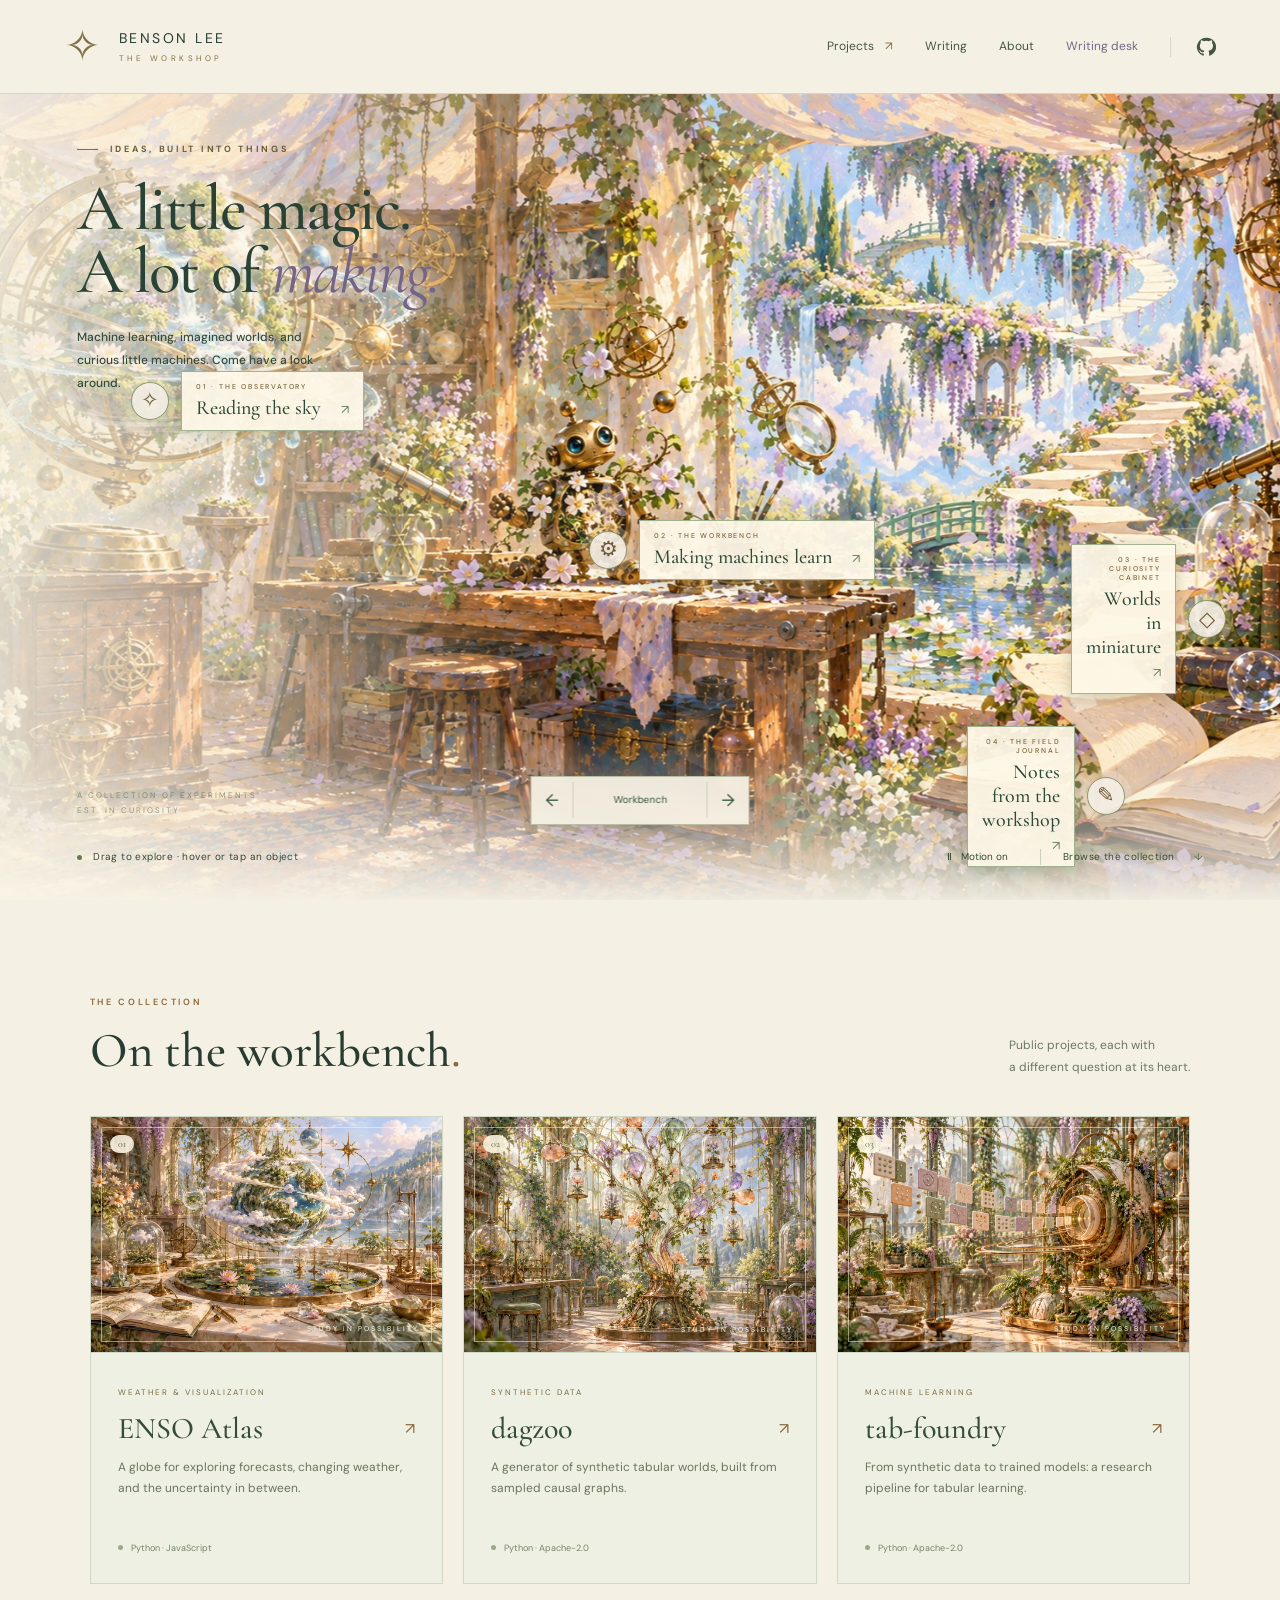
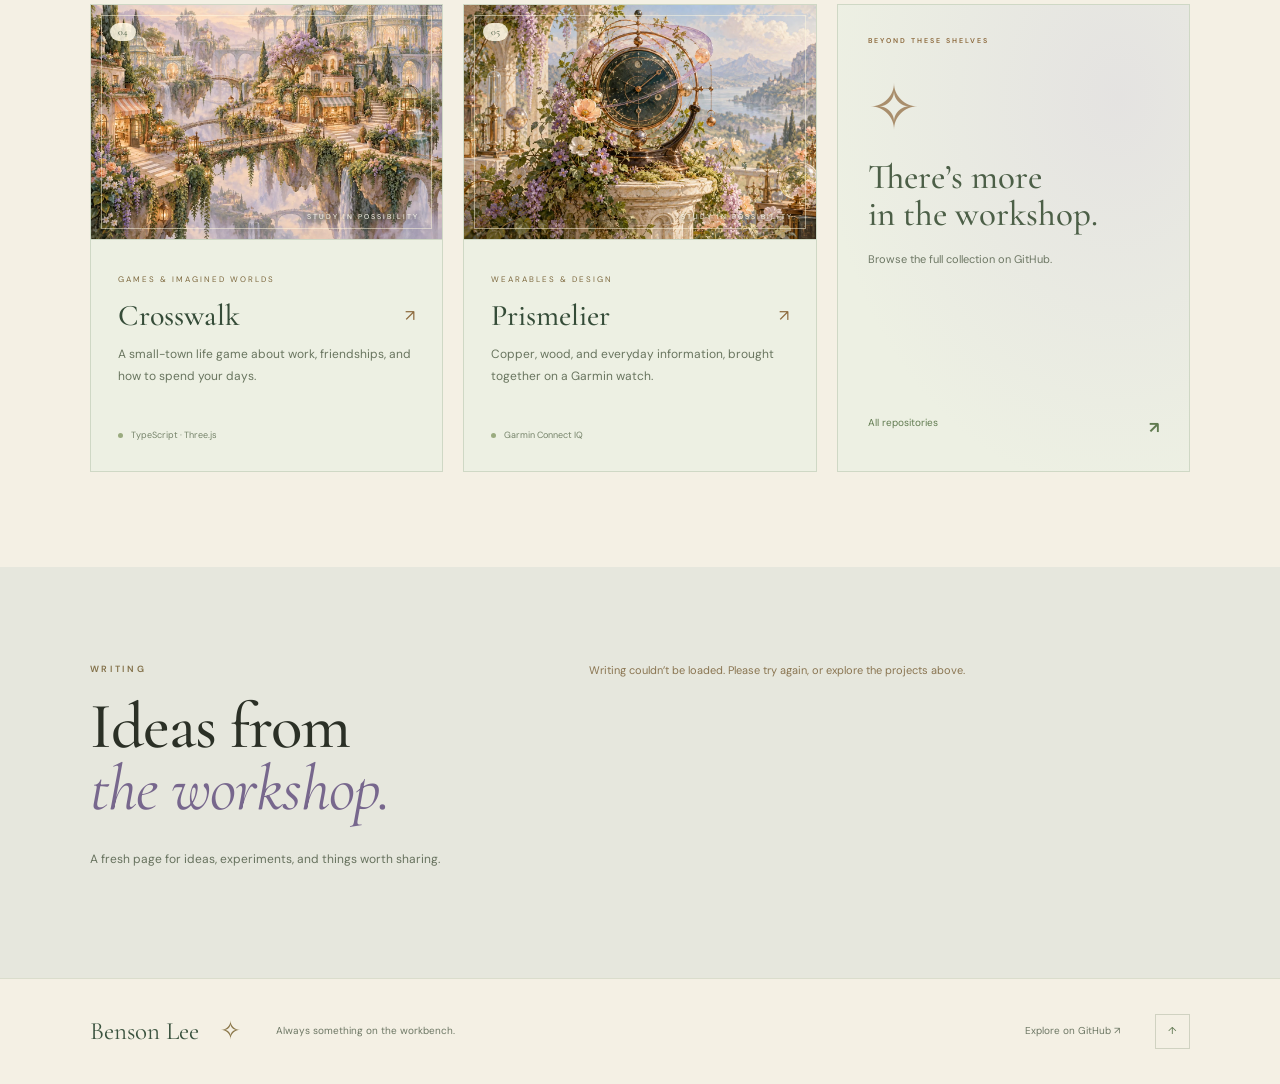
==== index.html @ 665b2588 "Restore Workshop gallery and public reader without archived posts" ====
<!doctype html>
<html lang="en"><head><meta charset="UTF-8"><meta name="viewport" content="width=device-width,initial-scale=1"><meta name="theme-color" content="#f4f0e4"><title>Benson Lee — The Workshop</title><meta name="description" content="Step into Benson Lee’s workshop: public projects in machine learning, weather, games and small curious machines."><link rel="icon" type="image/svg+xml" href="data:image/svg+xml,%3Csvg xmlns='http://www.w3.org/2000/svg' viewBox='0 0 48 48'%3E%3Crect width='48' height='48' rx='12' fill='%23171b18'/%3E%3Cpath d='M24 7 28 19 41 24 28 29 24 41 20 29 7 24 20 19Z' fill='%23d6b77a'/%3E%3Ccircle cx='24' cy='24' r='5' fill='%23171b18'/%3E%3C/svg%3E"><link rel="stylesheet" href="style.css"><script src="projects.js" defer></script><script src="markdown.js" defer></script><script src="app.js" defer></script><script src="room.js" defer></script><script src="journal.js" defer></script><link rel="canonical" href="https://bensonlee5.github.io/"></head>
<body>
<a class="skip" href="#collection">Skip to the projects</a>
<header class="site-header"><a class="wordmark" href="#home" aria-label="Benson Lee, home"><span class="brand-star" aria-hidden="true">✧</span><span>BENSON LEE<small>THE WORKSHOP</small></span></a><nav aria-label="Main navigation"><a href="#collection">Projects <span>↗</span></a><a href="#writing">Writing</a><button class="text-button" data-open-about>About</button><a href="https://bensons-workshop.bensonlee5.chatgpt.site/editor" class="writing-link">Writing desk</a><a class="github-link" href="https://github.com/bensonlee5" target="_blank" rel="noopener noreferrer" aria-label="Benson Lee on GitHub (opens in a new tab)"><svg viewBox="0 0 24 24" aria-hidden="true"><path fill="currentColor" d="M12 .9A11.1 11.1 0 0 0 8.5 22.5c.6.1.8-.3.8-.6v-2.1c-3.4.7-4.1-1.4-4.1-1.4-.6-1.4-1.4-1.8-1.4-1.8-1.1-.8.1-.8.1-.8 1.2.1 1.8 1.2 1.8 1.2 1.1 1.8 2.8 1.3 3.6 1 .1-.8.4-1.3.8-1.6-2.7-.3-5.5-1.4-5.5-6.1 0-1.3.5-2.4 1.2-3.2-.1-.3-.5-1.6.2-3.3 0 0 1-.3 3.4 1.2a11.6 11.6 0 0 1 6.2 0C18 3.5 19 3.8 19 3.8c.7 1.7.3 3 .2 3.3.8.8 1.2 1.9 1.2 3.2 0 4.7-2.8 5.8-5.5 6.1.4.4.8 1.1.8 2.3v3.2c0 .3.2.7.8.6A11.1 11.1 0 0 0 12 .9Z"/></svg></a></nav></header>
<main>
<section class="room-section" id="home" aria-label="Explore the workshop">
<div class="room-world" id="world"><div class="room-art" role="img" aria-label="A luminous surreal garden workshop, with water orbiting a floating garden planet, flowers growing through a robot, and book pages becoming a stairway into suspended gardens"></div><div class="room-light"></div>
<svg class="living-painting" viewBox="0 0 1672 941" aria-hidden="true">
<defs><filter id="soft-water"><feGaussianBlur stdDeviation="1.6"/></filter><radialGradient id="bloom"><stop stop-color="#fff7c9" stop-opacity=".8"/><stop offset="1" stop-color="#fff7c9" stop-opacity="0"/></radialGradient><linearGradient id="water-ribbon"><stop stop-color="#e3ccec" stop-opacity="0"/><stop offset=".45" stop-color="#f5fdff" stop-opacity=".85"/><stop offset="1" stop-color="#a2c9cd" stop-opacity=".1"/></linearGradient></defs>
<g class="paint-rays"><path d="M670 -80 260 830 570 710 940 -80Z" fill="#fff4cc" opacity=".08"/><path d="M940 -80 910 770 1100 870 1060 -80Z" fill="#fff8e3" opacity=".12"/></g>
<g class="sky-magic"><ellipse class="water-orbit orbit-one" cx="293" cy="330" rx="166" ry="56" fill="none" stroke="url(#water-ribbon)" stroke-width="5"/><ellipse class="water-orbit orbit-two" cx="293" cy="330" rx="145" ry="49" fill="none" stroke="#e6eff5" stroke-opacity=".6" stroke-width="2"/><g class="sky-sparks" fill="#f8f4ce"><circle cx="163" cy="305" r="4"/><circle cx="350" cy="377" r="3"/><circle cx="410" cy="310" r="5"/></g><ellipse class="water-reflection" cx="297" cy="412" rx="122" ry="18" fill="none" stroke="#f9ffff" stroke-width="2" opacity=".4"/></g>
<g class="bench-magic"><circle class="heart-glow" cx="826" cy="503" r="98" fill="url(#bloom)"/><g class="gear-flower" transform="translate(831 478)"><g class="flower-turn" fill="#efd4e4" stroke="#fff2de" stroke-width="1"><ellipse cy="-13" rx="5" ry="13"/><ellipse cy="-13" rx="5" ry="13" transform="rotate(60)"/><ellipse cy="-13" rx="5" ry="13" transform="rotate(120)"/><ellipse cy="-13" rx="5" ry="13" transform="rotate(180)"/><ellipse cy="-13" rx="5" ry="13" transform="rotate(240)"/><ellipse cy="-13" rx="5" ry="13" transform="rotate(300)"/><circle r="6" fill="#cfb276"/></g></g><path class="growing-vine" d="M771 600Q751 543 785 536T823 493Q825 473 806 460" fill="none" stroke="#e0e8b9" stroke-width="3" stroke-linecap="round"/></g>
<g class="cabinet-magic"><g class="tiny-constellation" fill="#fff7da" stroke="#ede0fb"><path d="m1450 470 43-35 39 66 38-37" fill="none" stroke-width="1.5"/><circle cx="1450" cy="470" r="4"/><circle cx="1493" cy="435" r="5"/><circle cx="1532" cy="501" r="4"/><circle cx="1570" cy="464" r="3"/></g><ellipse class="cabinet-ring" cx="1518" cy="531" rx="87" ry="24" fill="none" stroke="#fff3d2" stroke-width="2"/></g>
<g class="journal-magic" fill="#fff9e9" stroke="#d6c7d6" stroke-width="1"><path class="flying-page page-one" d="m1370 702 27-8 7 20-27 9Z"/><path class="flying-page page-two" d="m1420 661 23-4 3 18-23 5Z"/><path class="flying-page page-three" d="m1454 620 21-6 6 16-21 7Z"/></g>
<g class="garden-petals" fill="#ebd0e1" opacity=".8"><path class="petal p1" d="M480 210q18-18 24 0-18 16-24 0"/><path class="petal p2" d="M1090 280q18-18 24 0-18 16-24 0"/><path class="petal p3" d="M610 580q14-14 19 0-14 12-19 0"/><path class="petal p4" d="M1240 520q18-18 24 0-18 16-24 0"/></g>
</svg><div class="orbit-instrument" aria-hidden="true"><span></span><span></span><span></span></div><div class="lantern-glow" aria-hidden="true"></div><div class="dust" aria-hidden="true"><i></i><i></i><i></i><i></i><i></i><i></i><i></i><i></i><i></i><i></i></div></div>
<div class="room-shade"></div>
<div class="intro"><p class="eyebrow"><span></span> IDEAS, BUILT INTO THINGS</p><h1>A little magic.<br>A lot of <em>making.</em></h1><p class="intro-copy">Machine learning, imagined worlds, and curious little machines. Come have a look around.</p></div>
<div class="hotspots" aria-label="Workshop stations">
<button class="hotspot sky" data-station="sky" aria-label="Explore the observatory, weather forecasting projects"><span class="beacon">✧</span><span class="hotspot-label"><small>01 · THE OBSERVATORY</small>Reading the sky <b>↗</b></span></button>
<button class="hotspot bench" data-station="bench" aria-label="Explore the workbench, machine learning projects"><span class="beacon">⚙</span><span class="hotspot-label"><small>02 · THE WORKBENCH</small>Making machines learn <b>↗</b></span></button>
<button class="hotspot cabinet" data-station="cabinet" aria-label="Explore the curiosity cabinet, games and watch faces"><span class="beacon">◇</span><span class="hotspot-label"><small>03 · THE CURIOSITY CABINET</small>Worlds in miniature <b>↗</b></span></button>
<button class="hotspot book" data-station="journal" aria-label="Open the field journal"><span class="beacon">✎</span><span class="hotspot-label"><small>04 · THE FIELD JOURNAL</small>Notes from the workshop <b>↗</b></span></button>
</div>
<div class="room-bottom"><span class="room-hint"><span class="hint-dot"></span> Drag to explore · hover or tap an object</span><div class="room-controls"><button id="motion-toggle" aria-pressed="false" aria-label="Pause ambient animation"><span aria-hidden="true">Ⅱ</span> Motion</button><span class="tiny-divider"></span><a href="#collection">Browse the collection <span>↓</span></a></div></div>
<div class="view-controls" aria-label="Look around the workshop"><button id="look-left" aria-label="Look left">←</button><button id="room-reset" aria-label="Return to workbench">Workbench</button><button id="look-right" aria-label="Look right">→</button></div><div class="coordinates" aria-hidden="true">A COLLECTION OF EXPERIMENTS<br>EST. IN CURIOSITY</div>
</section>
<section class="collection page-section" id="collection"><div class="section-head"><div><p class="eyebrow">THE COLLECTION</p><h2>On the workbench<span>.</span></h2></div><p>Public projects, each with<br>a different question at its heart.</p></div><div class="project-grid" id="project-grid"></div></section>
<section class="journal-section page-section" id="writing"><div class="journal-intro"><p class="eyebrow">WRITING</p><h2>Ideas from<br><em>the workshop.</em></h2><p>A fresh page for ideas, experiments, and things worth sharing.</p></div><div id="published-posts" class="notes-list" aria-live="polite"></div></section>
<footer><a class="footer-brand" href="#home">Benson Lee <span>✧</span></a><p>Always something on the workbench.</p><a href="https://github.com/bensonlee5" target="_blank" rel="noopener noreferrer">Explore on GitHub ↗</a><a href="#home" class="back-top" aria-label="Back to top">↑</a></footer>
</main>
<dialog id="detail-dialog" aria-labelledby="dialog-title"><div class="dialog-top"><span id="dialog-kicker" class="eyebrow"></span><button id="close-dialog" aria-label="Return to the workshop">✕</button></div><div id="dialog-body"></div></dialog>
</body></html>
---- style.css ----
@import url('https://fonts.googleapis.com/css2?family=Cormorant+Garamond:ital,wght@0,400;0,500;0,600;1,400;1,500&family=DM+Sans:wght@400;450;500;550;600;650;700&display=swap');
:root{--ink:#171b18;--paper:#ece6d7;--muted:#a8ae9e;--gold:#d6b77a;--line:rgba(210,193,153,.2);--serif:'Cormorant Garamond',Georgia,serif;--sans:'DM Sans',Arial,sans-serif}*{box-sizing:border-box}html{scroll-behavior:smooth;scroll-padding-top:90px}body{margin:0;background:var(--ink);color:var(--paper);font:15px/1.6 var(--sans)}body.modal-open{overflow:hidden}button,a{-webkit-tap-highlight-color:transparent}a{color:inherit;text-decoration:none}button{font:inherit;color:inherit;cursor:pointer}button:focus-visible,a:focus-visible{outline:2px solid var(--gold);outline-offset:6px}button{border:0}svg{display:block}::selection{background:#c8a568;color:#171b18}.skip{position:fixed;left:20px;top:-100px;z-index:100;background:var(--paper);color:var(--ink);padding:12px}.skip:focus{top:10px}.site-header{height:94px;padding:0 5%;display:flex;align-items:center;justify-content:space-between;border-bottom:1px solid var(--line);background:#171b18;position:relative;z-index:10}.wordmark{display:flex;gap:15px;align-items:center;font-size:14px;letter-spacing:2.5px;line-height:1.4}.wordmark small{display:block;font-size:8px;color:var(--gold);letter-spacing:3.5px;margin-top:4px}.brand-star{font:44px var(--serif);color:var(--gold)}nav{display:flex;gap:32px;align-items:center;font-size:12px}nav a:not(.github-link),.text-button{transition:color .2s}.text-button{padding:0;background:none;font-size:12px}nav a:hover,.text-button:hover{color:var(--gold)}nav a span{color:var(--gold);margin-left:8px}.github-link svg{width:20px;height:20px}.github-link{padding-left:25px;border-left:1px solid var(--line)}.room-section{height:calc(100svh - 94px);min-height:650px;max-height:1050px;position:relative;overflow:hidden;background:#2e2d23;isolation:isolate}.room-world{position:absolute;inset:-2.5%;transform:translate3d(var(--mx,0px),var(--my,0px),0) scale(1.035);transition:transform 1s cubic-bezier(.22,.61,.36,1);will-change:transform}.room-world.zoom-sky{transform:scale(1.38) translate(12%,3%)}.room-world.zoom-bench{transform:scale(1.38) translate(0%,-4%)}.room-world.zoom-cabinet{transform:scale(1.38) translate(-12%,2%)}.room-world.zoom-journal{transform:scale(1.38) translate(-7%,-8%)}.room-art{position:absolute;inset:0;background:radial-gradient(ellipse at 70% 45%,#937349 0%,#504938 35%,#23291f 85%);background-image:url('workshop.webp');background-position:center 55%;background-size:cover}.room-shade{position:absolute;inset:0;pointer-events:none;background:linear-gradient(90deg,rgba(11,18,16,.76),transparent 59%),linear-gradient(0deg,rgba(11,18,16,.95),transparent 27%,transparent 65%,rgba(11,18,16,.2));z-index:1}.room-light{position:absolute;inset:0;background:radial-gradient(ellipse at 67% 42%,#ffbf481e,transparent 45%);mix-blend-mode:screen;animation:candle 5s ease-in-out infinite}.intro{position:absolute;top:7%;left:6%;z-index:2;max-width:470px;pointer-events:none}.eyebrow{font-size:9px;font-weight:600;letter-spacing:2.7px;color:var(--gold);margin:0 0 20px}.intro .eyebrow{display:flex;align-items:center;gap:12px}.eyebrow span:not(.un){width:21px;height:1px;background:var(--gold)}h1,h2,h3,p{margin-top:0}h1{font:500 clamp(48px,5.8vw,88px)/.97 var(--serif);letter-spacing:-2px;margin-bottom:23px;text-shadow:0 3px 20px #0005}em{font-weight:400;color:#e1c790}h1 em{font-weight:400}.intro-copy{max-width:290px;font-size:12px;line-height:1.9;color:#d0cfbe}.hotspots{position:absolute;inset:0;z-index:3;pointer-events:none}.hotspot{position:absolute;display:flex;align-items:center;gap:12px;background:none;text-align:left;padding:10px;pointer-events:auto;filter:drop-shadow(0 2px 12px #0009);transition:transform .3s}.hotspot:hover{transform:translateY(-5px)}.beacon{display:grid;place-items:center;width:38px;height:38px;flex:none;border:1px solid #d6b77ab0;border-radius:50%;color:#ffdf99;background:#28362bbb;font-size:21px;box-shadow:0 0 0 7px #d6b77a0f;animation:beacon 4s ease-in-out infinite;backdrop-filter:blur(8px)}.hotspot-label{background:#16221bdb;border:1px solid #d6b77a55;backdrop-filter:blur(12px);padding:10px 14px;font:500 20px/1.2 var(--serif);white-space:nowrap;box-shadow:0 6px 25px #0003}.hotspot-label small{font:500 7px var(--sans);letter-spacing:1.8px;display:block;color:#d6b77a;margin-bottom:5px}.hotspot-label b{font:13px var(--sans);margin-left:15px;color:var(--gold)}.sky{top:48%;left:12%}.bench{top:68%;left:39%}.cabinet{top:36%;right:6%}.book{top:78%;right:6%}.cabinet .beacon{animation-delay:1s}.bench .beacon{animation-delay:2s}.book .beacon{animation-delay:3s}.room-bottom{position:absolute;bottom:25px;left:6%;right:6%;z-index:4;display:flex;justify-content:space-between;align-items:center;font-size:10px;color:#d5d4c4;letter-spacing:.4px}.hint-dot{display:inline-block;height:5px;width:5px;background:#c8c9a6;border-radius:100%;margin-right:8px;box-shadow:0 0 6px #fff8}.room-controls{display:flex;align-items:center;gap:22px}.room-controls a span{margin-left:16px;color:var(--gold)}#motion-toggle{background:none;color:inherit;font-size:10px;padding:10px}#motion-toggle span{margin-right:6px}.tiny-divider{height:16px;width:1px;background:var(--line)}.coordinates{position:absolute;bottom:83px;left:6%;z-index:2;color:#d7cdbd66;font:8px/1.8 var(--sans);letter-spacing:2px}.dust{position:absolute;inset:0;overflow:hidden}.dust i{position:absolute;width:3px;height:3px;background:#ffe5ad;border-radius:50%;opacity:0;animation:drift 12s linear infinite;left:20%;top:70%}.dust i:nth-child(2){left:40%;top:40%;animation-delay:2s}.dust i:nth-child(3){left:55%;top:80%;animation-delay:5s}.dust i:nth-child(4){left:75%;top:60%;animation-delay:3s}.dust i:nth-child(5){left:62%;top:40%;animation-delay:8s}.dust i:nth-child(6){left:30%;top:90%;animation-delay:1s}.dust i:nth-child(7){left:82%;top:75%;animation-delay:9s}.dust i:nth-child(8){left:12%;top:35%;animation-delay:7s}.dust i:nth-child(9){left:45%;top:60%;animation-delay:10s}.dust i:nth-child(10){left:90%;top:35%;animation-delay:4s}@keyframes drift{0%{opacity:0;transform:translate(0,0)}20%,60%{opacity:.5}100%{opacity:0;transform:translate(45px,-170px)}}@keyframes beacon{50%{box-shadow:0 0 0 10px #d6b77a04,0 0 20px #d6b77a22}}@keyframes candle{50%{opacity:.5}}.page-section{padding:95px 7%;scroll-margin-top:0}.section-head{display:flex;justify-content:space-between;align-items:flex-end;margin-bottom:38px}.section-head h2{font:500 49px/1.1 var(--serif);margin:0}.section-head h2 span{color:var(--gold)}.section-head p:last-child{font-size:12px;color:var(--muted);margin:0;line-height:1.8}.section-head .eyebrow{margin-bottom:15px}.project-grid{display:grid;grid-template-columns:repeat(3,minmax(0,1fr));gap:20px}.project-card{background:#20271f;border:1px solid var(--line);position:relative;overflow:hidden;transition:transform .3s,border-color .3s}.project-card:hover{transform:translateY(-5px);border-color:#d6b77a88}.project-card button{display:block;width:100%;text-align:left;background:none;padding:0}.artifact{height:196px;position:relative;overflow:hidden;display:grid;place-items:center;background:radial-gradient(ellipse at 50% 65%,#53694b44,transparent 65%)}.artifact svg{width:155px;height:155px;color:var(--gold);transition:transform .7s}.project-card:hover .artifact svg{transform:rotate(-5deg) scale(1.06)}.artifact::after{content:'';position:absolute;inset:13px;border:1px solid #cfb77a0d}.artifact-num{position:absolute;top:23px;left:25px;font:10px var(--serif);color:#c8b67b80}.artifact-kind{position:absolute;bottom:17px;right:23px;font-size:7px;letter-spacing:2px;color:#c8b67b77}.card-copy{padding:25px 27px 28px;border-top:1px solid var(--line)}.card-copy .category{font-size:8px;letter-spacing:2px;color:var(--gold);text-transform:uppercase}.card-copy h3{font:500 30px var(--serif);margin:8px 0 10px;display:flex;justify-content:space-between;align-items:center}.card-copy h3 span{font:16px var(--sans);color:var(--gold)}.card-copy p{font-size:12px;line-height:1.8;color:#b7bdac;min-height:64px;margin-bottom:20px}.card-meta{display:flex;align-items:center;gap:8px;font-size:9px;color:#899684}.card-meta i{width:5px;height:5px;border-radius:50%;background:var(--gold)}.journal-section{display:grid;grid-template-columns:1fr 1.5fr;gap:9%;background:#e9e3d4;color:#2b3026;position:relative}.journal-section .eyebrow{color:#827048}.journal-intro h2{font:500 65px/.95 var(--serif);letter-spacing:-1px;margin-bottom:28px}.journal-intro h2 em{color:#7b6542}.journal-intro p:not(.eyebrow){font-size:12px;line-height:1.9;color:#747463}.journal-flourish{font:65px var(--serif);color:#a48a59}.note-row{display:grid;grid-template-columns:38px 1fr 20px;gap:16px;padding:25px 0 28px;border-top:1px solid #786b4833;text-align:left;background:none;width:100%;color:#2b3026}.note-row:last-child{border-bottom:1px solid #786b4833}.note-row:hover h3{color:#9a7437}.note-index{font:italic 22px var(--serif);color:#948567}.note-category{display:block;font-size:8px;letter-spacing:1.8px;text-transform:uppercase;color:#82704d;margin-bottom:10px}.note-row h3{font:500 30px/1.05 var(--serif);margin:0 0 10px;transition:color .2s}.note-row p{font-size:11px;line-height:1.8;color:#777764;margin:0}.note-arrow{color:#80704c;font-size:18px}footer{padding:35px 7%;display:flex;align-items:center;gap:35px;font-size:10px;color:var(--muted)}.footer-brand{font:25px var(--serif);color:var(--paper)}.footer-brand span{color:var(--gold);padding-left:15px}footer p{flex:1;margin:0}.back-top{border:1px solid var(--line);width:35px;height:35px;display:grid;place-items:center;color:var(--gold)}dialog{width:min(820px,calc(100% - 40px));max-height:88svh;padding:0;border:1px solid #b7996266;background:#e9e3d4;color:#293125;box-shadow:0 30px 150px #000a;overflow:auto;overscroll-behavior:contain}dialog::backdrop{background:#0a140ec9;backdrop-filter:blur(8px)}dialog[open]{animation:enter .5s cubic-bezier(.2,.7,.1,1)}@keyframes enter{from{opacity:0;transform:translateY(25px) scale(.97)}to{opacity:1;transform:none}}.dialog-top{position:sticky;top:0;z-index:1;background:#e9e3d4;display:flex;justify-content:space-between;align-items:center;padding:22px 35px;border-bottom:1px solid #82734c33}.dialog-top .eyebrow{margin:0;color:#80704a;font-size:8px}.dialog-top button{width:36px;height:36px;background:transparent;border:1px solid #8a795644;font-size:16px}.dialog-top button:hover{background:#d8ccb5}#dialog-body{padding:38px 48px 48px}#dialog-title{font:500 52px/1.05 var(--serif);margin:0 0 24px;letter-spacing:-.5px}.dialog-intro{font-size:14px;color:#646856;line-height:1.9;margin-bottom:28px}.dialog-project{padding:24px 0;border-top:1px solid #82734c33}.dialog-project h3{font:500 31px var(--serif);margin-bottom:8px}.dialog-project p{font-size:13px;line-height:1.8;color:#656b5b;margin-bottom:18px}.link-row{display:flex;gap:10px;flex-wrap:wrap}.source-link{display:inline-flex;align-items:center;gap:18px;background:#273e31;color:#e7e3cf;padding:11px 18px;font-size:10px}.source-link.secondary{background:transparent;border:1px solid #8a795666;color:#384432}.source-link:hover{background:#40533b;color:#fff}.article-copy h3{font:600 27px var(--serif);margin:30px 0 12px}.article-copy p,.article-copy li{font-size:14px;line-height:1.9;color:#56604e}.article-copy ul{padding-left:20px}.article-source{font-size:10px;color:#7d765f;border-top:1px solid #82734c33;padding-top:20px;margin-top:30px}.article-source a{text-decoration:underline;text-underline-offset:3px}.mini-note{background:none;border:0;border-top:1px solid #82734c33;padding:22px 0;text-align:left;display:block;width:100%;font:500 28px var(--serif)}.mini-note small{display:block;font:9px var(--sans);letter-spacing:1px;color:#827048;margin-bottom:8px}.motion-paused *, .motion-paused *::before,.motion-paused *::after{animation-play-state:paused!important}.motion-paused .room-world{transform:none;transition:none}.motion-paused{scroll-behavior:auto}@media(min-width:1500px){.intro{top:10%}.room-art{background-position:center 55%}}@media(max-width:1000px){.project-grid{grid-template-columns:repeat(2,minmax(0,1fr))}.hotspot-label{font-size:17px;padding:9px 11px}.hotspot-label small{font-size:6px;letter-spacing:1.4px}.sky{left:5%;top:52%}.bench{left:31%;top:73%}.cabinet{right:3%;top:40%}.book{right:3%;top:85%}.room-section{min-height:710px}.room-bottom{bottom:17px}.coordinates{bottom:95px}.room-hint{font-size:9px}.intro{top:8%}h1{font-size:65px}.journal-section{gap:6%}.journal-intro h2{font-size:57px}}@media(max-width:640px){html{scroll-padding-top:25px}.site-header{height:78px;padding:0 6%}.wordmark{font-size:11px;letter-spacing:1.8px;gap:9px}.brand-star{font-size:31px}.wordmark small{font-size:6px;letter-spacing:2.3px}.site-header nav{gap:18px;font-size:10px}.site-header nav a:first-child{display:none}.site-header nav .text-button{font-size:10px}.github-link{padding-left:0;border:0}.github-link svg{width:17px;height:17px}.room-section{height:calc(100svh - 78px);min-height:690px;max-height:900px}.room-art{background-size:auto 105%;background-position:54% 65%}.room-shade{background:linear-gradient(180deg,#0c171588,transparent 55%,#0c1715 100%),linear-gradient(90deg,#0c171555,transparent)}.intro{left:7%;top:6%;right:7%}h1{font-size:57px;letter-spacing:-1.8px;margin-bottom:18px}.intro .eyebrow{font-size:7px;letter-spacing:2px;margin-bottom:17px}.intro-copy{font-size:11px;max-width:240px;line-height:1.8}.sky{top:43%;left:5%}.bench{top:64%;left:4%}.cabinet{top:53%;right:3%}.book{top:76%;right:3%}.beacon{width:31px;height:31px;font-size:18px}.hotspot{gap:9px;padding:9px}.hotspot-label{font-size:18px;padding:10px 12px;max-width:250px}.hotspot-label small{font-size:6px}.hotspot-label b{margin-left:8px}.room-bottom{left:7%;right:7%;bottom:15px;align-items:flex-start;gap:12px;flex-direction:column}.room-controls{justify-content:space-between;width:100%;gap:12px}.room-controls a{font-size:9px}.room-hint{font-size:8px}.coordinates{display:none}.page-section{padding:58px 7%}.section-head{display:block;margin-bottom:28px}.section-head h2{font-size:40px}.section-head p:last-child{margin-top:18px;font-size:11px}.section-head p:last-child br{display:none}.project-grid{grid-template-columns:1fr;gap:16px}.project-card button{display:grid;grid-template-columns:32% 68%;height:100%}.artifact{height:100%;min-height:185px}.artifact svg{width:96px;height:96px}.artifact-num{top:16px;left:15px}.artifact-kind{display:none}.card-copy{padding:24px 18px;border-top:0;border-left:1px solid var(--line)}.card-copy h3{font-size:26px}.card-copy p{font-size:11px;min-height:0;margin-bottom:13px}.card-copy .category{font-size:6px;letter-spacing:1.3px}.journal-section{grid-template-columns:1fr;gap:20px}.journal-intro h2{font-size:49px}.journal-intro h2 br{display:none}.journal-flourish{display:none}.journal-intro p:not(.eyebrow){font-size:11px}.note-row{grid-template-columns:25px 1fr 18px;gap:9px;padding:24px 0}.note-row h3{font-size:28px}footer{padding:30px 7%;gap:18px;flex-wrap:wrap}.footer-brand{font-size:23px}footer p{display:none}footer>a:nth-last-child(2){margin-left:auto;font-size:9px}.back-top{display:none}dialog{width:calc(100% - 20px);max-height:92svh}.dialog-top{padding:14px 22px}#dialog-body{padding:30px 25px 35px}#dialog-title{font-size:42px}.dialog-intro{font-size:13px}.article-copy p,.article-copy li{font-size:13px}}@media(prefers-reduced-motion:reduce){html{scroll-behavior:auto}*,*::before,*::after{animation:none!important;transition:none!important}.room-world{transform:none!important}}
.all-link{display:flex;height:100%;min-height:350px;flex-direction:column;padding:30px;background:radial-gradient(ellipse at 70% 20%,#64724b20,transparent 70%)}.all-star{font:62px var(--serif);color:var(--gold);margin:5px 0 12px}.all-link h3{font:500 35px/1.05 var(--serif);margin-bottom:18px}.all-link p{font-size:11px;color:var(--muted)}.all-link .eyebrow{font-size:7px;letter-spacing:2px}.all-cta{font-size:10px;color:var(--gold);margin-top:auto;padding-top:15px}.all-cta b{float:right;font-size:16px}.tech-tags{display:flex;flex-wrap:wrap;gap:7px;margin:0 0 25px}.tech-tags span{font-size:9px;border:1px solid #8a795655;padding:5px 9px;color:#6d715d}.project-caveat{font-size:10px!important;margin-top:22px!important;margin-bottom:0!important;color:#777b6a!important}#dialog-body>.dialog-project{border-top:0;padding-top:0}@media(max-width:640px){.all-link{min-height:220px;padding:25px}.all-star{position:absolute;right:30px;top:35px;font-size:95px;opacity:.45}.all-link h3{font-size:32px}.all-link .eyebrow{margin-bottom:23px}.all-link p{margin-bottom:12px}}
@media(max-width:640px){.room-world.zoom-sky .room-art{background-position:12% 65%}.room-world.zoom-cabinet .room-art,.room-world.zoom-journal .room-art{background-position:90% 65%}.room-art{transition:background-position 1s ease}.room-world.zoom-sky,.room-world.zoom-cabinet,.room-world.zoom-journal{transform:scale(1.08)}}
.room-section{touch-action:pan-y;cursor:grab}.room-section.dragging{cursor:grabbing}.room-world{transition:none!important;will-change:transform}.room-art{background-size:100% 100%!important;background-position:center!important}.room-world.zoom-sky,.room-world.zoom-bench,.room-world.zoom-cabinet,.room-world.zoom-journal{transition:filter .4s!important}.hotspot{transition:opacity .3s;cursor:pointer}.hotspot-label{max-width:270px}.view-controls{position:absolute;left:50%;bottom:75px;transform:translateX(-50%);z-index:4;display:flex;align-items:center;background:#16221bcf;backdrop-filter:blur(8px);border:1px solid #d6b77a66}.view-controls button{background:transparent;font-size:10px;padding:10px 14px;color:#e7d1a7}.view-controls button:first-child,.view-controls button:last-child{font-size:17px}.view-controls #room-reset{min-width:135px;border-inline:1px solid #d6b77a33}.orbit-instrument{position:absolute;left:14.5%;top:38%;width:116px;height:116px;transform:translate(-50%,-50%);opacity:.45;pointer-events:none}.orbit-instrument span{position:absolute;inset:0;border:1px solid #edc27688;border-radius:50%;transform:rotate(-25deg) scaleX(.5);animation:orbit 12s linear infinite}.orbit-instrument span:nth-child(2){animation-delay:-4s;transform:scaleY(.4)}.orbit-instrument span:nth-child(3){animation-delay:-8s}.room-world[data-hover="sky"] .orbit-instrument{opacity:1;filter:drop-shadow(0 0 10px #f2c168)}.lantern-glow{position:absolute;left:67%;top:27%;width:140px;height:160px;background:radial-gradient(ellipse,#ffce783b,transparent 65%);animation:candle 3s infinite;pointer-events:none}@keyframes orbit{to{transform:rotate(335deg) scaleX(.5)}}.room-world[data-hover="bench"] .room-light{opacity:1;filter:brightness(1.5)}.journal-load-error{font-size:11px;color:#8a7551}.blog-prose{font:17px/1.85 Georgia,serif}.blog-prose img{max-width:100%;height:auto}.blog-prose .post-cover{width:100%;aspect-ratio:16/9;object-fit:cover;margin-bottom:25px}.blog-prose h2:not(#dialog-title){font:500 34px var(--serif)}.blog-prose h3{font:500 29px var(--serif)}.blog-prose blockquote{border-left:3px solid #a68b57;margin-left:0;padding-left:20px;color:#68745c}.blog-prose pre{padding:20px;background:#dddccf;overflow-x:auto;font-size:12px}.blog-prose a{text-decoration:underline;color:#35614b}.post-date{font:10px var(--sans);color:#82704a;text-transform:uppercase;letter-spacing:1px}.writing-link{color:var(--gold)}@media(max-width:640px){.intro{pointer-events:none;top:4%}.intro-copy{font-size:10px;max-width:200px}h1{font-size:48px}.view-controls{bottom:94px}.coordinates{display:none}.hotspot-label{font-size:16px;max-width:220px}.hotspot-label small{font-size:6px}.site-header nav{gap:12px}.site-header nav .text-button{display:none}.site-header .writing-link{font-size:9px}.room-shade{pointer-events:none}.blog-prose{font-size:15px}}
.motion-paused .room-world{transform:translate(calc(-50% + var(--scene-pan,0px)),-50%)!important}@media(prefers-reduced-motion:reduce){.room-world{transform:translate(calc(-50% + var(--scene-pan,0px)),-50%)!important}}
/* Selected art direction: luminous surreal garden. */
:root{--ink:#f4f0e4;--paper:#283c32;--muted:#6d7764;--gold:#8c693c;--line:rgba(78,99,70,.22)}
body{background:#f4f0e4;color:#283c32}.site-header{background:#f4f0e4;border-bottom:1px solid #536b4930}.wordmark small,.brand-star{color:#817044}.site-header nav{color:#455644}.site-header nav a:hover{color:#986b38}.github-link{border-color:#536b4930}.room-section{background:#f0e5cb}.room-shade{background:linear-gradient(90deg,#f9f4e5db 0%,#f9f4e57a 20%,transparent 45%),linear-gradient(0deg,#f4f0e4f5,transparent 20%,transparent 85%,#f4f0e428)}.intro{top:6%;max-width:450px}.intro .eyebrow{color:#685e37;font-weight:700}.intro h1{font-size:clamp(48px,5.1vw,76px);color:#294235;text-shadow:0 2px 15px #fff9}.intro h1 em{color:#73648a}.intro-copy{color:#344b3d;text-shadow:0 1px 8px #fff9;font-weight:500;max-width:265px}.hotspot-label{background:#fff9e9ed;border:1px solid #76916cac;color:#2d4b38;box-shadow:0 4px 15px #5d6d4828}.hotspot-label small{color:#796338}.hotspot-label b{color:#6d8065}.beacon{background:#f7f1e8e6;border-color:#8d9874;color:#6e5a37;box-shadow:0 0 0 7px #f9f6e53a}.hotspot{filter:drop-shadow(0 2px 7px #31482a20)}.view-controls{background:#faf6e8e8;border:1px solid #6d835c70;box-shadow:0 4px 20px #55674220}.view-controls button{color:#38553d}.view-controls #room-reset{border-color:#6d835c40}.room-bottom{color:#354b38}.hint-dot{background:#657b51;box-shadow:0 0 5px #eff5d4}.coordinates{color:#49624390}.room-controls a span{color:#566c44}.tiny-divider{background:#6d835c50}.room-light{background:radial-gradient(ellipse at 42% 35%,#ffefb145,transparent 50%);mix-blend-mode:soft-light}.lantern-glow{left:36%;top:27%;background:radial-gradient(ellipse,#fff3cb62,transparent 65%)}.orbit-instrument{left:17.5%;top:35%;width:230px;height:135px;opacity:.35}.orbit-instrument span{border-color:#dcecfca8}.room-world[data-hover="sky"] .orbit-instrument{filter:drop-shadow(0 0 8px #c6eaff);opacity:1}.dust i{background:#e6d8f2;box-shadow:0 0 5px #fff}.collection{background:#f4f0e4}.section-head p:last-child{color:#6d7764}.project-card{background:#edf0e3;border-color:#76916c40}.project-card:hover{border-color:#749060}.artifact{background:radial-gradient(ellipse at 50% 60%,#bfd0b94d,transparent 75%)}.artifact svg{color:#8b7448}.artifact-num{color:#6c805a99}.artifact-kind{color:#61744980}.artifact::after{border-color:#61744914}.card-copy{border-color:#76916c40}.card-copy h3{color:#354c38}.card-copy p{color:#69755f}.card-copy .category{color:#7e693f}.card-meta{color:#758369}.card-meta i{background:#9aab7f}.all-link{background:radial-gradient(ellipse at 80% 20%,#cdbfdc44,transparent 75%)}.all-link h3{color:#4c5f47}.all-star{color:#a98e6c}.all-cta{color:#617b50}.journal-section{background:#e6e7dd}.journal-intro h2 em{color:#77678d}.journal-intro p:not(.eyebrow){color:#67725e}.note-row{border-color:#7c8a6c40}.note-row:hover h3{color:#766487}footer{background:#f4f0e4;border-top:1px solid #76916c33;color:#6d7764}.footer-brand{color:#3b533f}.footer-brand span{color:#897547}.back-top{color:#5d744e}.writing-link{color:#77658a}.skip{background:#294235;color:#fff9e9}::selection{background:#d9c9e2;color:#233c2b}
@media(max-width:640px){.room-shade{background:linear-gradient(180deg,#f8f3e3ed 0%,#f8f3e38c 26%,transparent 46%,transparent 75%,#f4f0e4 100%)}.intro{top:4%;left:7%;right:7%}.intro h1{font-size:48px}.intro-copy{max-width:220px;color:#3b5140}.intro .eyebrow{color:#73633b}.hotspot-label{background:#fff9e9f5}.view-controls{bottom:95px}.room-bottom{color:#354b38}.orbit-instrument{width:230px;height:135px}.card-copy{border-color:#76916c40}.site-header nav .writing-link{color:#77658a}}
/* Living paint: the visual effects share the backdrop's own coordinate system. */
.living-painting{position:absolute;inset:0;width:100%;height:100%;pointer-events:none;overflow:visible}.orbit-instrument,.lantern-glow{display:none}.paint-rays{animation:paint-breathe 13s ease-in-out infinite;transform-origin:50% 0}.water-orbit{transform-origin:293px 330px;animation:water-turn 18s linear infinite;stroke-dasharray:280 60 80 30}.orbit-two{animation-direction:reverse;animation-duration:25s}.sky-sparks{animation:paint-breathe 5s ease-in-out infinite}.water-reflection{transform-origin:297px 412px;animation:water-expand 6s ease-in-out infinite}.heart-glow{opacity:.3;animation:paint-breathe 5s ease-in-out infinite}.flower-turn{animation:flower-turn 32s linear infinite}.growing-vine{stroke-dasharray:6 9;animation:vine-flow 8s linear infinite;opacity:.55}.tiny-constellation{animation:paint-breathe 8s ease-in-out infinite}.cabinet-ring{transform-origin:1518px 531px;animation:water-expand 9s ease-in-out infinite;opacity:.5}.flying-page{animation:page-float 7s ease-in-out infinite;transform-box:fill-box;transform-origin:center}.page-two{animation-delay:-2s}.page-three{animation-delay:-4s}.petal{animation:petal-float 14s ease-in-out infinite;transform-box:fill-box;transform-origin:center}.p2{animation-delay:-5s;animation-duration:17s}.p3{animation-delay:-8s}.p4{animation-delay:-11s;animation-duration:19s}.sky-magic,.bench-magic,.cabinet-magic,.journal-magic{opacity:.5;transition:opacity .5s,filter .5s}.room-world[data-hover="sky"] .sky-magic,.room-world[data-hover="bench"] .bench-magic,.room-world[data-hover="cabinet"] .cabinet-magic,.room-world[data-hover="journal"] .journal-magic{opacity:1;filter:drop-shadow(0 0 8px #fff3cb)}.room-world[data-hover="sky"] .water-orbit{stroke-width:7}.room-world[data-hover="bench"] .heart-glow{opacity:1}.room-world[data-hover="cabinet"] .tiny-constellation{stroke-width:3}.room-world[data-hover="journal"] .flying-page{fill:#fffef2;stroke-width:2}.hotspot[data-active="true"] .beacon{background:#fffae4;box-shadow:0 0 0 12px #fff7c24d,0 0 35px #fff7c2}.hotspot[data-active="true"] .hotspot-label{border-color:#a48bad;background:#fffaf4}.room-world{--pointer-x:0px;--pointer-y:0px}.paint-rays{translate:var(--pointer-x) var(--pointer-y)}
@keyframes paint-breathe{0%,100%{opacity:.35}50%{opacity:.9}}@keyframes water-turn{from{transform:rotate(-12deg);stroke-dashoffset:0}50%{transform:rotate(10deg)}to{transform:rotate(-12deg);stroke-dashoffset:-450}}@keyframes water-expand{0%,100%{transform:scale(.92);opacity:.2}50%{transform:scale(1.08);opacity:.65}}@keyframes flower-turn{to{transform:rotate(360deg)}}@keyframes vine-flow{to{stroke-dashoffset:-90}}@keyframes page-float{0%,100%{transform:translate(0,0) rotate(-5deg)}50%{transform:translate(-8px,-18px) rotate(8deg)}}@keyframes petal-float{0%,100%{transform:translate(0,0) rotate(-10deg);opacity:.2}50%{transform:translate(35px,-45px) rotate(70deg);opacity:.85}}
.artifact{height:auto;aspect-ratio:3/2;background:#e7e8d8}.project-painting{width:100%;height:100%;display:block;object-fit:cover;transition:transform 1.3s cubic-bezier(.2,.6,.3,1),filter .8s}.project-card:is(:hover,:focus-within) .project-painting{transform:scale(1.045);filter:saturate(1.12)}.artifact::after{inset:10px;border-color:#fff9df80;pointer-events:none}.artifact-num{z-index:1;top:18px;left:19px;background:#fff9e7db;color:#4e6149;padding:3px 8px;border-radius:20px}.artifact-kind{z-index:1;color:#fffef1;text-shadow:0 1px 5px #283a25;letter-spacing:2px}.detail-painting{display:block;width:100%;height:auto;aspect-ratio:3/2;object-fit:cover;margin:0 0 25px;border:7px solid #fff9e9;box-shadow:0 5px 20px #53634018}.dialog-project .detail-painting{max-height:330px}.dialog-project h3{margin-top:10px}.dialog-project{padding-top:28px}.project-card button:focus-visible{outline-offset:-5px;outline-color:#6f517e}.all-link{min-height:100%}
@media(max-width:640px){.project-card button{display:block}.artifact{height:auto;min-height:0;aspect-ratio:3/2}.card-copy{border-left:0;border-top:1px solid var(--line);padding:22px}.artifact-kind{display:block;font-size:7px}.card-copy h3{font-size:30px}.card-copy .category{font-size:8px}.card-copy p{font-size:12px}.detail-painting{border-width:4px}.all-link{min-height:230px}.hotspot-label{white-space:normal;min-width:140px;max-width:190px}.hotspot-label b{display:none}}
.motion-paused .project-painting,.motion-paused .living-painting *{transition:none!important}.motion-paused .paint-rays{translate:0 0}@media(prefers-reduced-motion:reduce){.paint-rays{translate:0 0!important}.project-card:hover .project-painting{transform:none}}
.scene-asleep *{animation-play-state:paused!important}
.hotspot.label-left{flex-direction:row-reverse}.hotspot.label-left .hotspot-label{text-align:right}
.motion-paused dialog[open]{animation:none!important}
.hotspot-label{min-width:0;white-space:normal}
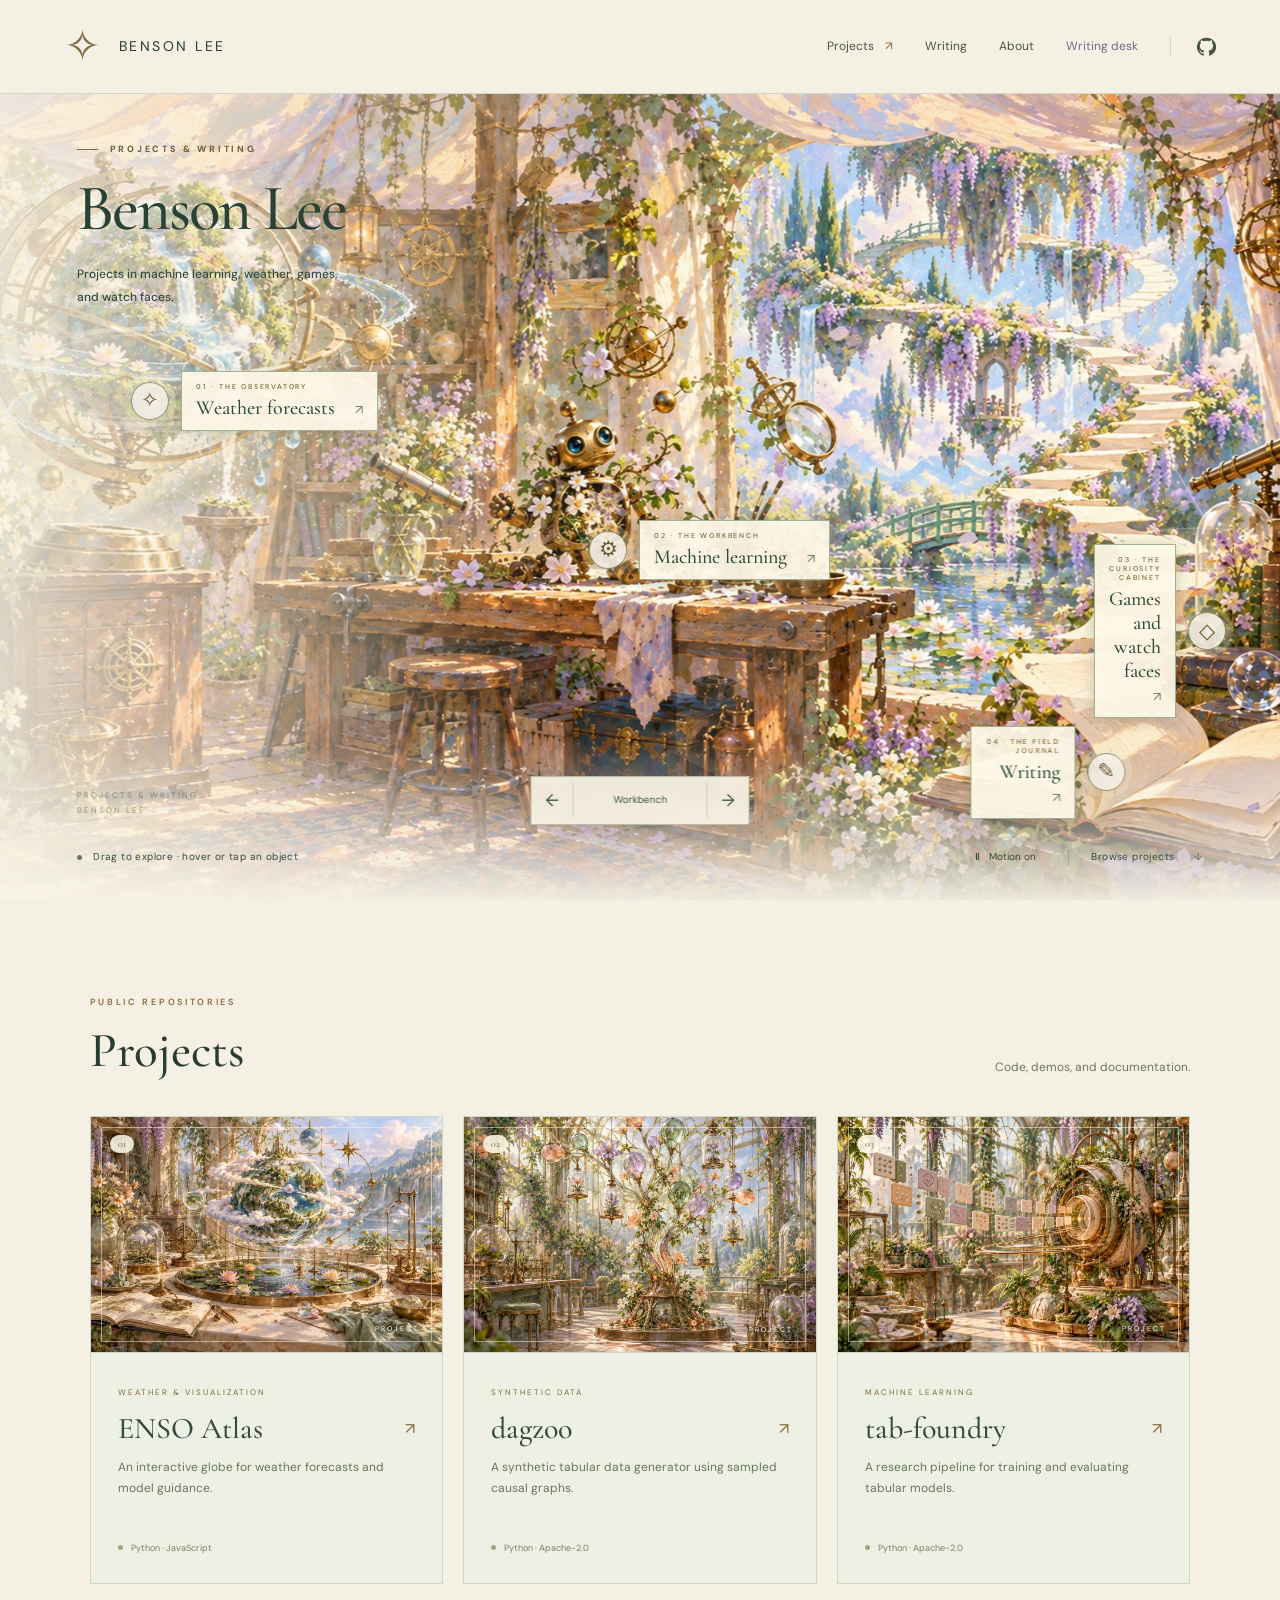
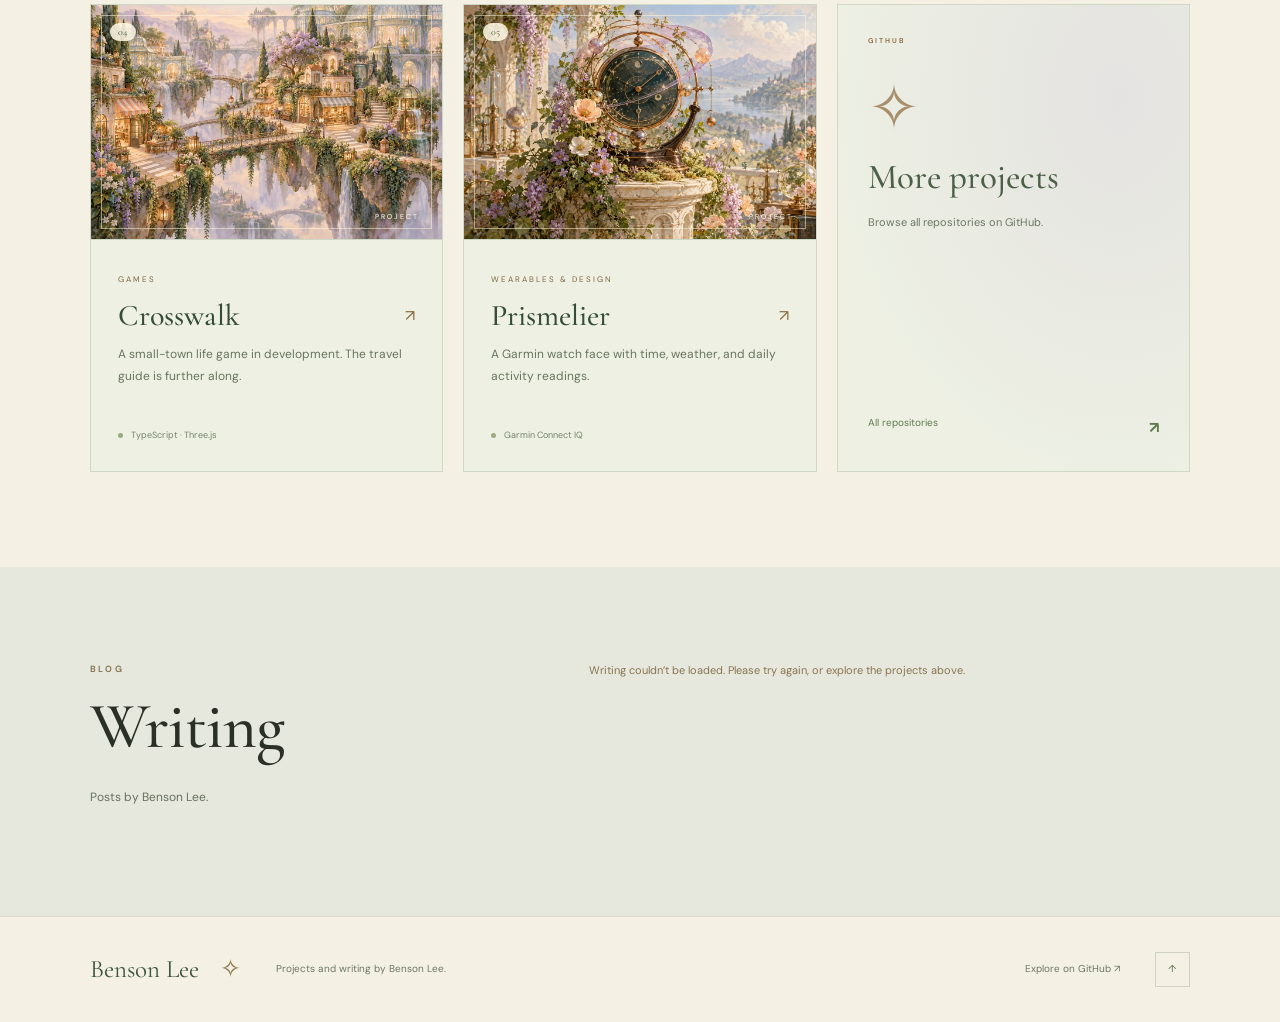
==== commit eb93086d: "Simplify personal site copy and link Crosswalk travel guide" ====
--- a/index.html
+++ b/index.html
@@ -1,10 +1,10 @@
 <!doctype html>
-<html lang="en"><head><meta charset="UTF-8"><meta name="viewport" content="width=device-width,initial-scale=1"><meta name="theme-color" content="#f4f0e4"><title>Benson Lee — The Workshop</title><meta name="description" content="Step into Benson Lee’s workshop: public projects in machine learning, weather, games and small curious machines."><link rel="icon" type="image/svg+xml" href="data:image/svg+xml,%3Csvg xmlns='http://www.w3.org/2000/svg' viewBox='0 0 48 48'%3E%3Crect width='48' height='48' rx='12' fill='%23171b18'/%3E%3Cpath d='M24 7 28 19 41 24 28 29 24 41 20 29 7 24 20 19Z' fill='%23d6b77a'/%3E%3Ccircle cx='24' cy='24' r='5' fill='%23171b18'/%3E%3C/svg%3E"><link rel="stylesheet" href="style.css"><script src="projects.js" defer></script><script src="markdown.js" defer></script><script src="app.js" defer></script><script src="room.js" defer></script><script src="journal.js" defer></script><link rel="canonical" href="https://bensonlee5.github.io/"></head>
+<html lang="en"><head><meta charset="UTF-8"><meta name="viewport" content="width=device-width,initial-scale=1"><meta name="theme-color" content="#f4f0e4"><title>Benson Lee</title><meta name="description" content="Projects and writing by Benson Lee."><link rel="icon" type="image/svg+xml" href="data:image/svg+xml,%3Csvg xmlns='http://www.w3.org/2000/svg' viewBox='0 0 48 48'%3E%3Crect width='48' height='48' rx='12' fill='%23171b18'/%3E%3Cpath d='M24 7 28 19 41 24 28 29 24 41 20 29 7 24 20 19Z' fill='%23d6b77a'/%3E%3Ccircle cx='24' cy='24' r='5' fill='%23171b18'/%3E%3C/svg%3E"><link rel="stylesheet" href="style.css"><script src="projects.js" defer></script><script src="markdown.js" defer></script><script src="app.js" defer></script><script src="room.js" defer></script><script src="journal.js" defer></script><link rel="canonical" href="https://bensonlee5.github.io/"></head>
 <body>
 <a class="skip" href="#collection">Skip to the projects</a>
-<header class="site-header"><a class="wordmark" href="#home" aria-label="Benson Lee, home"><span class="brand-star" aria-hidden="true">✧</span><span>BENSON LEE<small>THE WORKSHOP</small></span></a><nav aria-label="Main navigation"><a href="#collection">Projects <span>↗</span></a><a href="#writing">Writing</a><button class="text-button" data-open-about>About</button><a href="https://bensons-workshop.bensonlee5.chatgpt.site/editor" class="writing-link">Writing desk</a><a class="github-link" href="https://github.com/bensonlee5" target="_blank" rel="noopener noreferrer" aria-label="Benson Lee on GitHub (opens in a new tab)"><svg viewBox="0 0 24 24" aria-hidden="true"><path fill="currentColor" d="M12 .9A11.1 11.1 0 0 0 8.5 22.5c.6.1.8-.3.8-.6v-2.1c-3.4.7-4.1-1.4-4.1-1.4-.6-1.4-1.4-1.8-1.4-1.8-1.1-.8.1-.8.1-.8 1.2.1 1.8 1.2 1.8 1.2 1.1 1.8 2.8 1.3 3.6 1 .1-.8.4-1.3.8-1.6-2.7-.3-5.5-1.4-5.5-6.1 0-1.3.5-2.4 1.2-3.2-.1-.3-.5-1.6.2-3.3 0 0 1-.3 3.4 1.2a11.6 11.6 0 0 1 6.2 0C18 3.5 19 3.8 19 3.8c.7 1.7.3 3 .2 3.3.8.8 1.2 1.9 1.2 3.2 0 4.7-2.8 5.8-5.5 6.1.4.4.8 1.1.8 2.3v3.2c0 .3.2.7.8.6A11.1 11.1 0 0 0 12 .9Z"/></svg></a></nav></header>
+<header class="site-header"><a class="wordmark" href="#home" aria-label="Benson Lee, home"><span class="brand-star" aria-hidden="true">✧</span><span>BENSON LEE</span></a><nav aria-label="Main navigation"><a href="#collection">Projects <span>↗</span></a><a href="#writing">Writing</a><button class="text-button" data-open-about>About</button><a href="https://bensons-workshop.bensonlee5.chatgpt.site/editor" class="writing-link">Writing desk</a><a class="github-link" href="https://github.com/bensonlee5" target="_blank" rel="noopener noreferrer" aria-label="Benson Lee on GitHub (opens in a new tab)"><svg viewBox="0 0 24 24" aria-hidden="true"><path fill="currentColor" d="M12 .9A11.1 11.1 0 0 0 8.5 22.5c.6.1.8-.3.8-.6v-2.1c-3.4.7-4.1-1.4-4.1-1.4-.6-1.4-1.4-1.8-1.4-1.8-1.1-.8.1-.8.1-.8 1.2.1 1.8 1.2 1.8 1.2 1.1 1.8 2.8 1.3 3.6 1 .1-.8.4-1.3.8-1.6-2.7-.3-5.5-1.4-5.5-6.1 0-1.3.5-2.4 1.2-3.2-.1-.3-.5-1.6.2-3.3 0 0 1-.3 3.4 1.2a11.6 11.6 0 0 1 6.2 0C18 3.5 19 3.8 19 3.8c.7 1.7.3 3 .2 3.3.8.8 1.2 1.9 1.2 3.2 0 4.7-2.8 5.8-5.5 6.1.4.4.8 1.1.8 2.3v3.2c0 .3.2.7.8.6A11.1 11.1 0 0 0 12 .9Z"/></svg></a></nav></header>
 <main>
-<section class="room-section" id="home" aria-label="Explore the workshop">
+<section class="room-section" id="home" aria-label="Benson Lee’s projects">
 <div class="room-world" id="world"><div class="room-art" role="img" aria-label="A luminous surreal garden workshop, with water orbiting a floating garden planet, flowers growing through a robot, and book pages becoming a stairway into suspended gardens"></div><div class="room-light"></div>
 <svg class="living-painting" viewBox="0 0 1672 941" aria-hidden="true">
 <defs><filter id="soft-water"><feGaussianBlur stdDeviation="1.6"/></filter><radialGradient id="bloom"><stop stop-color="#fff7c9" stop-opacity=".8"/><stop offset="1" stop-color="#fff7c9" stop-opacity="0"/></radialGradient><linearGradient id="water-ribbon"><stop stop-color="#e3ccec" stop-opacity="0"/><stop offset=".45" stop-color="#f5fdff" stop-opacity=".85"/><stop offset="1" stop-color="#a2c9cd" stop-opacity=".1"/></linearGradient></defs>
@@ -16,19 +16,20 @@
 <g class="garden-petals" fill="#ebd0e1" opacity=".8"><path class="petal p1" d="M480 210q18-18 24 0-18 16-24 0"/><path class="petal p2" d="M1090 280q18-18 24 0-18 16-24 0"/><path class="petal p3" d="M610 580q14-14 19 0-14 12-19 0"/><path class="petal p4" d="M1240 520q18-18 24 0-18 16-24 0"/></g>
 </svg><div class="orbit-instrument" aria-hidden="true"><span></span><span></span><span></span></div><div class="lantern-glow" aria-hidden="true"></div><div class="dust" aria-hidden="true"><i></i><i></i><i></i><i></i><i></i><i></i><i></i><i></i><i></i><i></i></div></div>
 <div class="room-shade"></div>
-<div class="intro"><p class="eyebrow"><span></span> IDEAS, BUILT INTO THINGS</p><h1>A little magic.<br>A lot of <em>making.</em></h1><p class="intro-copy">Machine learning, imagined worlds, and curious little machines. Come have a look around.</p></div>
-<div class="hotspots" aria-label="Workshop stations">
-<button class="hotspot sky" data-station="sky" aria-label="Explore the observatory, weather forecasting projects"><span class="beacon">✧</span><span class="hotspot-label"><small>01 · THE OBSERVATORY</small>Reading the sky <b>↗</b></span></button>
-<button class="hotspot bench" data-station="bench" aria-label="Explore the workbench, machine learning projects"><span class="beacon">⚙</span><span class="hotspot-label"><small>02 · THE WORKBENCH</small>Making machines learn <b>↗</b></span></button>
-<button class="hotspot cabinet" data-station="cabinet" aria-label="Explore the curiosity cabinet, games and watch faces"><span class="beacon">◇</span><span class="hotspot-label"><small>03 · THE CURIOSITY CABINET</small>Worlds in miniature <b>↗</b></span></button>
-<button class="hotspot book" data-station="journal" aria-label="Open the field journal"><span class="beacon">✎</span><span class="hotspot-label"><small>04 · THE FIELD JOURNAL</small>Notes from the workshop <b>↗</b></span></button>
+<div class="intro"><p class="eyebrow"><span></span> PROJECTS &amp; WRITING</p><h1>Benson Lee</h1><p class="intro-copy">Projects in machine learning, weather, games, and watch faces.</p></div>
+<div class="hotspots" aria-label="Project categories">
+<button class="hotspot sky" data-station="sky" aria-label="Explore the observatory, weather forecasting projects"><span class="beacon">✧</span><span class="hotspot-label"><small>01 · THE OBSERVATORY</small>Weather forecasts <b>↗</b></span></button>
+<button class="hotspot bench" data-station="bench" aria-label="Explore the workbench, machine learning projects"><span class="beacon">⚙</span><span class="hotspot-label"><small>02 · THE WORKBENCH</small>Machine learning <b>↗</b></span></button>
+<button class="hotspot cabinet" data-station="cabinet" aria-label="Explore the curiosity cabinet, games and watch faces"><span class="beacon">◇</span><span class="hotspot-label"><small>03 · THE CURIOSITY CABINET</small>Games and watch faces <b>↗</b></span></button>
+<button class="hotspot book" data-station="journal" aria-label="Open the field journal"><span class="beacon">✎</span><span class="hotspot-label"><small>04 · THE FIELD JOURNAL</small>Writing <b>↗</b></span></button>
 </div>
-<div class="room-bottom"><span class="room-hint"><span class="hint-dot"></span> Drag to explore · hover or tap an object</span><div class="room-controls"><button id="motion-toggle" aria-pressed="false" aria-label="Pause ambient animation"><span aria-hidden="true">Ⅱ</span> Motion</button><span class="tiny-divider"></span><a href="#collection">Browse the collection <span>↓</span></a></div></div>
-<div class="view-controls" aria-label="Look around the workshop"><button id="look-left" aria-label="Look left">←</button><button id="room-reset" aria-label="Return to workbench">Workbench</button><button id="look-right" aria-label="Look right">→</button></div><div class="coordinates" aria-hidden="true">A COLLECTION OF EXPERIMENTS<br>EST. IN CURIOSITY</div>
+<div class="room-bottom"><span class="room-hint"><span class="hint-dot"></span> Drag to explore · hover or tap an object</span><div class="room-controls"><button id="motion-toggle" aria-pressed="false" aria-label="Pause ambient animation"><span aria-hidden="true">Ⅱ</span> Motion</button><span class="tiny-divider"></span><a href="#collection">Browse projects <span>↓</span></a></div></div>
+<div class="view-controls" aria-label="Look around the workshop"><button id="look-left" aria-label="Look left">←</button><button id="room-reset" aria-label="Return to workbench">Workbench</button><button id="look-right" aria-label="Look right">→</button></div><div class="coordinates" aria-hidden="true">PROJECTS &amp; WRITING<br>BENSON LEE</div>
 </section>
-<section class="collection page-section" id="collection"><div class="section-head"><div><p class="eyebrow">THE COLLECTION</p><h2>On the workbench<span>.</span></h2></div><p>Public projects, each with<br>a different question at its heart.</p></div><div class="project-grid" id="project-grid"></div></section>
-<section class="journal-section page-section" id="writing"><div class="journal-intro"><p class="eyebrow">WRITING</p><h2>Ideas from<br><em>the workshop.</em></h2><p>A fresh page for ideas, experiments, and things worth sharing.</p></div><div id="published-posts" class="notes-list" aria-live="polite"></div></section>
-<footer><a class="footer-brand" href="#home">Benson Lee <span>✧</span></a><p>Always something on the workbench.</p><a href="https://github.com/bensonlee5" target="_blank" rel="noopener noreferrer">Explore on GitHub ↗</a><a href="#home" class="back-top" aria-label="Back to top">↑</a></footer>
+<section class="collection page-section" id="collection"><div class="section-head"><div><p class="eyebrow">PUBLIC REPOSITORIES</p><h2>Projects</h2></div><p>Code, demos, and documentation.</p></div><div class="project-grid" id="project-grid"></div></section>
+<section class="journal-section page-section" id="writing"><div class="journal-intro"><p class="eyebrow">BLOG</p><h2>Writing</h2><p>Posts by Benson Lee.</p></div><div id="published-posts" class="notes-list" aria-live="polite"></div></section>
+<footer><a class="footer-brand" href="#home">Benson Lee <span>✧</span></a><p>Projects and writing by Benson Lee.</p><a href="https://github.com/bensonlee5" target="_blank" rel="noopener noreferrer">Explore on GitHub ↗</a><a href="#home" class="back-top" aria-label="Back to top">↑</a></footer>
 </main>
-<dialog id="detail-dialog" aria-labelledby="dialog-title"><div class="dialog-top"><span id="dialog-kicker" class="eyebrow"></span><button id="close-dialog" aria-label="Return to the workshop">✕</button></div><div id="dialog-body"></div></dialog>
+<dialog id="detail-dialog" aria-labelledby="dialog-title"><div class="dialog-top"><span id="dialog-kicker" class="eyebrow"></span><button id="close-dialog" aria-label="Close details">✕</button></div><div id="dialog-body"></div></dialog>
 </body></html>
+
